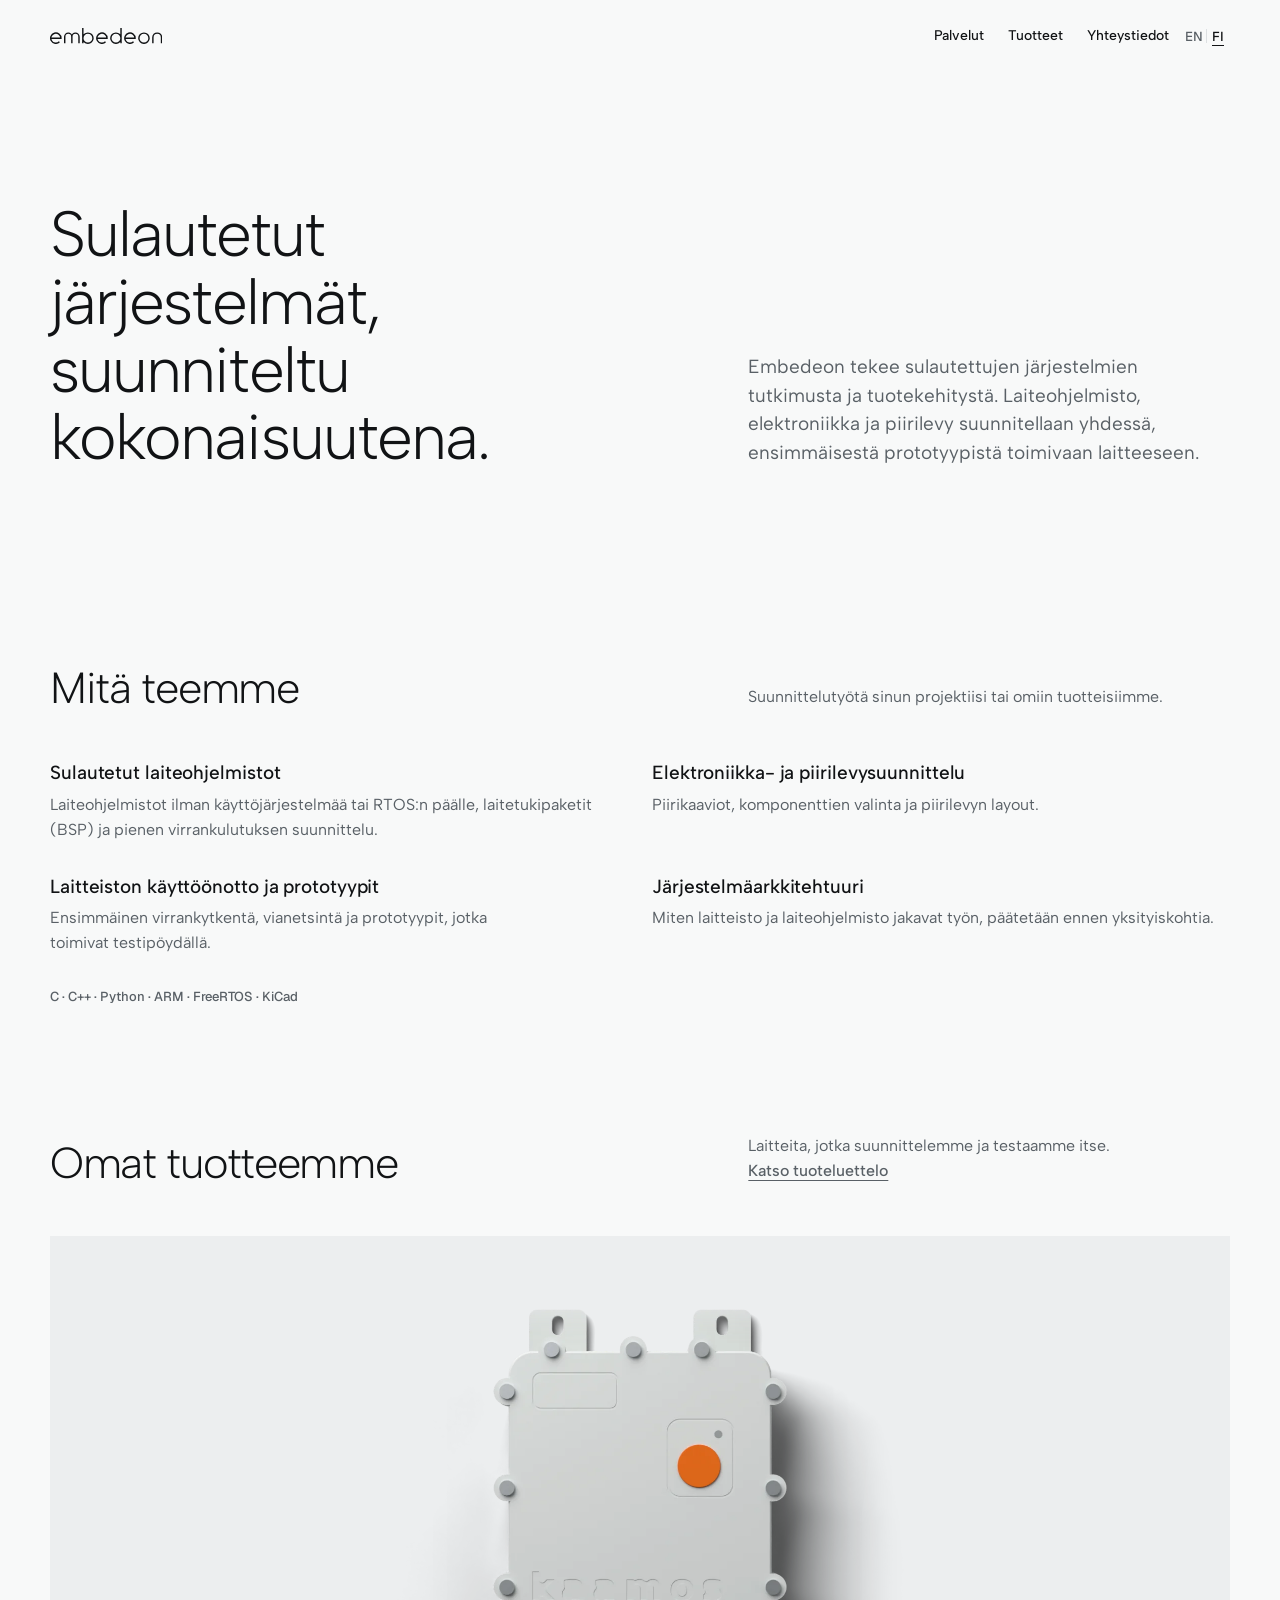
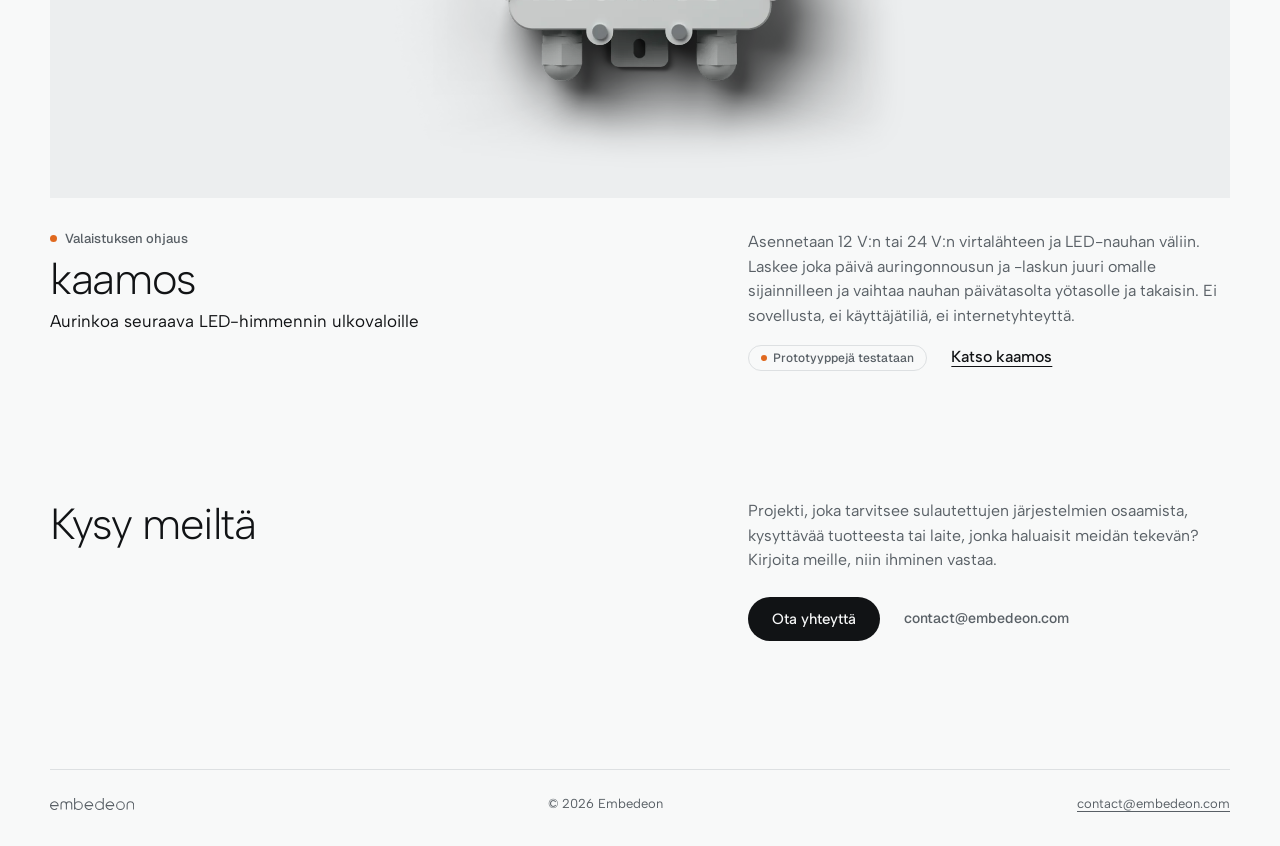
==== fi/index.html @ 7d01d0f1 "Finnish version at /fi/, EN/FI switch, first-visit language redirect, hreflang Assisted-by: Claude:c" ====
<!doctype html>
<html lang="fi">
<head>
<meta charset="utf-8">
<meta name="viewport" content="width=device-width, initial-scale=1, viewport-fit=cover">
<title>Embedeon</title>
<meta name="description" content="Embedeon tekee sulautettujen järjestelmien tutkimusta ja tuotekehitystä: laiteohjelmistoja, elektroniikkaa ja piirilevyjä sekä omia tuotteita.">
<meta name="color-scheme" content="light dark">
<meta name="theme-color" content="#f8f9f9" media="(prefers-color-scheme: light)">
<meta name="theme-color" content="#0e1012" media="(prefers-color-scheme: dark)">
<link rel="canonical" href="https://embedeon.com/fi/">
<link rel="alternate" hreflang="en" href="https://embedeon.com/">
<link rel="alternate" hreflang="fi" href="https://embedeon.com/fi/">
<link rel="alternate" hreflang="x-default" href="https://embedeon.com/">
<link rel="icon" href="../favicon.svg" type="image/svg+xml">
<link rel="preconnect" href="https://fonts.googleapis.com">
<link rel="preconnect" href="https://fonts.gstatic.com" crossorigin>
<link rel="stylesheet" href="https://fonts.googleapis.com/css2?family=Albert+Sans:wght@300..700&family=Geist:wght@400..600&display=swap">
<link rel="stylesheet" href="../assets/tokens.css">
<link rel="stylesheet" href="../assets/components.css">
<style>
.intro { padding-block: var(--s8) var(--s7); }
.intro h1 { max-width: 14ch; }
.stack { margin-top: var(--s6); }
.p-kaamos { --product:#e0691f; --product-text:#a3480b; }
@media (prefers-color-scheme: dark) { :root:not([data-theme="light"]) .p-kaamos { --product:#f07a32; --product-text:#f39a5e; } }
:root[data-theme="dark"] .p-kaamos { --product:#f07a32; --product-text:#f39a5e; }
@media (min-width: 900px) { .intro { padding-block: var(--s10) var(--s8); } }
</style>
<meta property="og:title" content="Embedeon">
<meta property="og:description" content="Sulautettujen järjestelmien tutkimus ja tuotekehitys: laiteohjelmistot, elektroniikka ja piirilevyt.">
<meta property="og:locale" content="fi_FI">
<meta property="og:locale:alternate" content="en_US">
<meta property="og:url" content="https://embedeon.com/fi/">
<meta property="og:image" content="https://products.embedeon.com/kaamos/img/og.jpg">
</head>
<body>
<a class="skip-link" href="#main">Siirry sisältöön</a>
<header class="site-header"><div class="wrap site-header-in"><a class="brand" href="./" aria-label="Embedeon, etusivu"><svg viewBox="-1.4 0 220.3 31.4" class="wm" aria-hidden="true" focusable="false"><path fill="currentColor" d="M0 18.6H20V21.4H0ZM18.061 28.061A11.4 11.4 0 1 1 21.4 20L18.6 20A8.6 8.6 0 1 0 16.081 26.081ZM20 20H21.4V21.4H20ZM26.1 17H28.9V30H26.1ZM40.1 17H42.9V30H40.1ZM54.1 17H56.9V30H54.1ZM26.1 17A8.4 8.4 0 0 1 42.9 17L40.1 17A5.6 5.6 0 0 0 28.9 17ZM40.1 17A8.4 8.4 0 0 1 56.9 17L54.1 17A5.6 5.6 0 0 0 42.9 17ZM61.6 0H64.4V30H61.6ZM61.6 20A11.4 11.4 0 1 1 84.4 20A11.4 11.4 0 1 1 61.6 20ZM64.4 20A8.6 8.6 0 1 0 81.6 20A8.6 8.6 0 1 0 64.4 20ZM90.5 18.6H110.5V21.4H90.5ZM108.561 28.061A11.4 11.4 0 1 1 111.9 20L109.1 20A8.6 8.6 0 1 0 106.581 26.081ZM110.5 20H111.9V21.4H110.5ZM136.6 0H139.4V30H136.6ZM116.6 20A11.4 11.4 0 1 1 139.4 20A11.4 11.4 0 1 1 116.6 20ZM119.4 20A8.6 8.6 0 1 0 136.6 20A8.6 8.6 0 1 0 119.4 20ZM145.5 18.6H165.5V21.4H145.5ZM163.561 28.061A11.4 11.4 0 1 1 166.9 20L164.1 20A8.6 8.6 0 1 0 161.581 26.081ZM165.5 20H166.9V21.4H165.5ZM171.6 20A11.4 11.4 0 1 1 194.4 20A11.4 11.4 0 1 1 171.6 20ZM174.4 20A8.6 8.6 0 1 0 191.6 20A8.6 8.6 0 1 0 174.4 20ZM199.1 18.5H201.9V30H199.1ZM216.1 18.5H218.9V30H216.1ZM199.1 18.5A9.9 9.9 0 0 1 218.9 18.5L216.1 18.5A7.1 7.1 0 0 0 201.9 18.5Z"/></svg></a><nav class="site-nav" aria-label="Sivusto"><a class="wide" href="#services">Palvelut</a><a href="https://products.embedeon.com/fi/">Tuotteet</a><a href="#contact">Yhteystiedot</a></nav><nav class="lang-switch" aria-label="Kieli"><a href="../" lang="en" hreflang="en" data-lang="en" title="English">EN</a><a href="./" lang="fi" hreflang="fi" data-lang="fi" title="Suomi" aria-current="true">FI</a></nav></div></header>
<main id="main">
<section class="wrap intro split" aria-labelledby="intro-h">
  <h1 id="intro-h">Sulautetut järjestelmät, suunniteltu kokonaisuutena.</h1>
  <div><p class="lede muted">Embedeon tekee sulautettujen järjestelmien tutkimusta ja tuotekehitystä. Laiteohjelmisto, elektroniikka ja piirilevy suunnitellaan yhdessä, ensimmäisestä prototyypistä toimivaan laitteeseen.</p></div>
</section>

<section class="wrap section" id="services" aria-labelledby="services-h">
  <div class="section-head"><h2 id="services-h">Mitä teemme</h2><p>Suunnittelutyötä sinun projektiisi tai omiin tuotteisiimme.</p></div>
  <div class="features">
    <div class="feature"><h3>Sulautetut laiteohjelmistot</h3><p>Laiteohjelmistot ilman käyttöjärjestelmää tai RTOS:n päälle, laitetukipaketit (BSP) ja pienen virrankulutuksen suunnittelu.</p></div>
    <div class="feature"><h3>Elektroniikka- ja piirilevysuunnittelu</h3><p>Piirikaaviot, komponenttien valinta ja piirilevyn layout.</p></div>
    <div class="feature"><h3>Laitteiston käyttöönotto ja prototyypit</h3><p>Ensimmäinen virrankytkentä, vianetsintä ja prototyypit, jotka toimivat testipöydällä.</p></div>
    <div class="feature"><h3>Järjestelmäarkkitehtuuri</h3><p>Miten laitteisto ja laiteohjelmisto jakavat työn, päätetään ennen yksityiskohtia.</p></div>
  </div>
  <p class="util stack">C · C++ · Python · ARM · FreeRTOS · KiCad</p>
</section>

<section class="wrap section" id="products" aria-labelledby="products-h">
  <div class="section-head"><h2 id="products-h">Omat tuotteemme</h2><p>Laitteita, jotka suunnittelemme ja testaamme itse. <a class="link" href="https://products.embedeon.com/fi/">Katso tuoteluettelo</a></p></div>
  <div class="products single">
  <article class="product-item p-kaamos" aria-labelledby="kaamos-name">
    <a class="stage stage-wide" href="https://products.embedeon.com/fi/kaamos/" tabindex="-1" aria-hidden="true"><img src="../img/kaamos-front.webp" alt="" loading="lazy"></a>
    <div class="product-item-body">
      <div><p class="util"><span class="dot"></span>Valaistuksen ohjaus</p><h3 class="product-name" id="kaamos-name">kaamos</h3><p class="product-tag">Aurinkoa seuraava LED-himmennin ulkovaloille</p></div>
      <div><p class="product-sum">Asennetaan 12&nbsp;V:n tai 24&nbsp;V:n virtalähteen ja LED-nauhan väliin. Laskee joka päivä auringonnousun ja -laskun juuri omalle sijainnilleen ja vaihtaa nauhan päivätasolta yötasolle ja takaisin. Ei sovellusta, ei käyttäjätiliä, ei internetyhteyttä.</p>
        <p class="product-meta"><span class="status"><span class="dot"></span>Prototyyppejä testataan</span><a class="link" href="https://products.embedeon.com/fi/kaamos/">Katso kaamos</a></p></div>
    </div>
  </article>
  </div>
</section>

<section class="wrap section contact" id="contact" aria-labelledby="contact-h">
  <h2 id="contact-h">Kysy meiltä</h2>
  <div class="contact-body"><p>Projekti, joka tarvitsee sulautettujen järjestelmien osaamista, kysyttävää tuotteesta tai laite, jonka haluaisit meidän tekevän? Kirjoita meille, niin ihminen vastaa.</p>
  <p class="actions"><a class="btn" href="mailto:contact@embedeon.com">Ota yhteyttä</a><span class="mail">contact@embedeon.com</span></p></div>
</section>
</main>
<footer class="site-footer"><div class="wrap"><div class="site-footer-in"><span><svg viewBox="-1.4 0 220.3 31.4" class="wm" aria-hidden="true" focusable="false"><path fill="currentColor" d="M0 18.6H20V21.4H0ZM18.061 28.061A11.4 11.4 0 1 1 21.4 20L18.6 20A8.6 8.6 0 1 0 16.081 26.081ZM20 20H21.4V21.4H20ZM26.1 17H28.9V30H26.1ZM40.1 17H42.9V30H40.1ZM54.1 17H56.9V30H54.1ZM26.1 17A8.4 8.4 0 0 1 42.9 17L40.1 17A5.6 5.6 0 0 0 28.9 17ZM40.1 17A8.4 8.4 0 0 1 56.9 17L54.1 17A5.6 5.6 0 0 0 42.9 17ZM61.6 0H64.4V30H61.6ZM61.6 20A11.4 11.4 0 1 1 84.4 20A11.4 11.4 0 1 1 61.6 20ZM64.4 20A8.6 8.6 0 1 0 81.6 20A8.6 8.6 0 1 0 64.4 20ZM90.5 18.6H110.5V21.4H90.5ZM108.561 28.061A11.4 11.4 0 1 1 111.9 20L109.1 20A8.6 8.6 0 1 0 106.581 26.081ZM110.5 20H111.9V21.4H110.5ZM136.6 0H139.4V30H136.6ZM116.6 20A11.4 11.4 0 1 1 139.4 20A11.4 11.4 0 1 1 116.6 20ZM119.4 20A8.6 8.6 0 1 0 136.6 20A8.6 8.6 0 1 0 119.4 20ZM145.5 18.6H165.5V21.4H145.5ZM163.561 28.061A11.4 11.4 0 1 1 166.9 20L164.1 20A8.6 8.6 0 1 0 161.581 26.081ZM165.5 20H166.9V21.4H165.5ZM171.6 20A11.4 11.4 0 1 1 194.4 20A11.4 11.4 0 1 1 171.6 20ZM174.4 20A8.6 8.6 0 1 0 191.6 20A8.6 8.6 0 1 0 174.4 20ZM199.1 18.5H201.9V30H199.1ZM216.1 18.5H218.9V30H216.1ZM199.1 18.5A9.9 9.9 0 0 1 218.9 18.5L216.1 18.5A7.1 7.1 0 0 0 201.9 18.5Z"/></svg><span class="visually-hidden">Embedeon</span></span><span>&copy; 2026 Embedeon</span><a href="mailto:contact@embedeon.com">contact@embedeon.com</a></div></div></footer>
<script>document.addEventListener("click", function (e) { var a = e.target.closest && e.target.closest("a[data-lang]"); if (a) try { localStorage.setItem("lang", a.getAttribute("data-lang")); } catch (_) {} });</script>
</body>
</html>
---- assets/tokens.css ----
/* Embedeon brand tokens: direction "Valo" (chosen 2026-10-13).
   Light is the default. Dark follows the system unless the page sets data-theme="light"; data-theme="dark" forces it.
   Load order on every page: Google Fonts (Albert Sans + Geist), tokens.css, components.css, then page CSS.
   Fonts: https://fonts.googleapis.com/css2?family=Albert+Sans:wght@300..700&family=Geist:wght@400..600&display=swap

   Contrast (WCAG 2.x, light / dark), all text pairs pass AA 4.5:1:
     ink on snow 17.7 / 17.1      ink on stage 16.0 / 15.5     stone on snow 6.1 / 7.9    stone on stage 5.5 / 7.2
     snow on ink (button) 17.7 / 17.1                          product-text on snow 5.7 / 8.7 (kaamos values)
   hairline is for dividers only, never for text. product (the raw accent) is for dots and marks, never for body text. */

:root {
  color-scheme: light;

  /* palette */
  --snow: #f8f9f9;        /* page ground */
  --stage: #eceeef;       /* image stage, quiet panels */
  --ink: #111315;         /* text, primary buttons */
  --stone: #596066;       /* secondary text, captions, labels */
  --hairline: #dde0e2;    /* dividers only */

  /* product accent: neutral by default; a product page or card overrides both (see GUIDELINES.md) */
  --product: #596066;       /* dot, small marks; non-text */
  --product-text: #596066;  /* the accent when it has to be text: 4.5:1 on snow and stage */

  /* roles (use these in components, not the palette names) */
  --bg: var(--snow);
  --surface: var(--stage);
  --text: var(--ink);
  --text-muted: var(--stone);
  --line: var(--hairline);
  --on-ink: var(--snow);    /* text on an ink button */
  --focus: var(--ink);

  /* type */
  --font-sans: "Albert Sans", "Helvetica Neue", Arial, sans-serif;
  --font-utility: Geist, "Segoe UI", Roboto, "Helvetica Neue", Arial, sans-serif;
  --fs-display: clamp(36px, 2.2rem + 2.6vw, 64px);   /* h1 */
  --fs-h2: clamp(30px, 1.6rem + 1.4vw, 44px);
  --fs-h3: 22px;
  --fs-name: 26px;          /* product name in lists */
  --fs-figure: clamp(26px, 1.2rem + 1.2vw, 38px);    /* key numbers */
  --fs-lede: clamp(17px, 1rem + .3vw, 19px);
  --fs-body: 16px;
  --fs-small: 15px;
  --fs-utility: 13px;
  --lh-tight: 1.06;
  --lh-head: 1.15;
  --lh-body: 1.55;
  --track-display: -.03em;
  --track-head: -.02em;
  --w-light: 300;
  --w-regular: 400;
  --w-medium: 500;

  /* space: 4 px base */
  --s1: 4px; --s2: 8px; --s3: 12px; --s4: 16px; --s5: 24px; --s6: 32px; --s7: 48px; --s8: 64px; --s9: 96px; --s10: 128px;

  /* layout */
  --wrap: 1180px;            /* content width */
  --margin: 24px;            /* page margin; 48 px from 720 px up */
  --gutter: 24px;
  --measure: 62ch;           /* longest line of running text */
  --section-gap: var(--s9);  /* space between sections; sections are separated by space, not lines */
  --header-h: 60px;

  /* shape and motion */
  --radius-pill: 999px;
  --radius-small: 4px;       /* inputs, code; stages and panels stay square */
  --dur: .18s;
  --ease: cubic-bezier(.2, 0, 0, 1);
}

@media (min-width: 720px) {
  :root { --margin: 48px; --section-gap: var(--s10); --header-h: 72px; }
}

@media (prefers-color-scheme: dark) {
  :root:not([data-theme="light"]) {
    color-scheme: dark;
    --snow: #0e1012;
    --stage: #181b1e;
    --ink: #f1f3f4;
    --stone: #a1a8ae;
    --hairline: #2b2f33;
    --product: #a1a8ae;
    --product-text: #a1a8ae;
  }
}

:root[data-theme="dark"] {
  color-scheme: dark;
  --snow: #0e1012;
  --stage: #181b1e;
  --ink: #f1f3f4;
  --stone: #a1a8ae;
  --hairline: #2b2f33;
  --product: #a1a8ae;
  --product-text: #a1a8ae;
}

@media (prefers-reduced-motion: reduce) {
  :root { --dur: 0s; }
}
---- assets/components.css ----
/* Embedeon components, direction "Valo". Needs tokens.css first. Plain CSS, no build step.
   Breakpoints: 720 px (page margin grows, tokens.css), 900 px (two-column layouts). Everything is one column below 900 px.
   Contents: base · header · language switch · footer · buttons and links · labels, dots, status · stage · key figures · sections and splits ·
   product list (catalog cards) · fact row · steps · features · spec list · contact block · guide page. */

/* ---------- base ---------- */
*, *::before, *::after { box-sizing: border-box; }
html { -webkit-text-size-adjust: 100%; text-size-adjust: 100%; scroll-behavior: smooth; scroll-padding-top: calc(var(--header-h) + var(--s4)); }
body { margin: 0; background: var(--bg); color: var(--text); font: var(--w-regular) var(--fs-body)/var(--lh-body) var(--font-sans);
  font-kerning: normal; -webkit-font-smoothing: antialiased; }
img, svg { display: block; max-width: 100%; }
img { height: auto; }
h1, h2, h3, h4 { margin: 0; font-family: var(--font-sans); text-wrap: balance; }
h1 { font-size: var(--fs-display); font-weight: var(--w-light); line-height: var(--lh-tight); letter-spacing: var(--track-display); }
h2 { font-size: var(--fs-h2); font-weight: var(--w-light); line-height: var(--lh-head); letter-spacing: var(--track-display); }
h3 { font-size: var(--fs-h3); font-weight: var(--w-regular); line-height: 1.25; letter-spacing: -.01em; }
h4 { font-size: var(--fs-body); font-weight: var(--w-medium); }
p { margin: 0; max-width: var(--measure); text-wrap: pretty; }
a { color: inherit; text-decoration-thickness: 1px; text-underline-offset: 4px; }
:focus-visible { outline: 2px solid var(--focus); outline-offset: 3px; border-radius: 2px; }
.wrap { width: 100%; max-width: calc(var(--wrap) + 2 * var(--margin)); margin-inline: auto; padding-inline: var(--margin); }
.muted { color: var(--text-muted); }
.visually-hidden { position: absolute !important; width: 1px; height: 1px; overflow: hidden; clip: rect(0 0 0 0); clip-path: inset(50%); white-space: nowrap; }
.skip-link { position: absolute; left: var(--margin); top: -100px; z-index: 20; background: var(--ink); color: var(--on-ink); padding: var(--s2) var(--s4);
  border-radius: var(--radius-pill); font-weight: var(--w-medium); text-decoration: none; }
.skip-link:focus { top: var(--s3); }

/* ---------- header ---------- */
.site-header { background: var(--bg); }
.site-header.is-sticky { position: sticky; top: 0; z-index: 10; background: color-mix(in srgb, var(--bg) 90%, transparent);
  -webkit-backdrop-filter: saturate(1.4) blur(12px); backdrop-filter: saturate(1.4) blur(12px); box-shadow: 0 1px 0 var(--line); }
.site-header-in { display: flex; align-items: center; justify-content: space-between; gap: var(--s4); min-height: var(--header-h); }
.wm { height: 14px; width: auto; color: var(--text); }
.wm path { fill: currentColor; }
.brand { display: inline-flex; flex: none; padding-block: var(--s2); text-decoration: none; }
.crumb { display: flex; align-items: center; gap: var(--s3); min-width: 0; }
.crumb-sep { width: 1px; height: 16px; background: var(--line); flex: none; }
.crumb-page { min-width: 0; overflow: hidden; text-overflow: ellipsis; font-weight: var(--w-medium); font-size: var(--fs-small); text-decoration: none; white-space: nowrap; }
.site-nav { display: flex; align-items: center; gap: var(--s5); font-size: 14px; font-weight: var(--w-medium); }
.site-nav a { text-decoration: none; padding-block: var(--s2); }
.site-nav a:not(.btn):hover { text-decoration: underline; }
.site-nav .wide { display: none; }
@media (min-width: 720px) {
  .wm { height: 16px; }
  .site-nav .wide { display: inline; }
}

/* ---------- language switch: <nav class="lang-switch"> after .site-nav, EN / FI, current one aria-current ---------- */
.site-header-in > .site-nav { margin-left: auto; }
.lang-switch { display: flex; align-items: center; flex: none; font: var(--w-medium) var(--fs-utility)/1 var(--font-utility); }
.lang-switch a { position: relative; display: inline-flex; align-items: center; justify-content: center; min-width: 24px; min-height: 32px;
  padding: 0 3px; color: var(--text-muted); text-decoration: none; }
.lang-switch a:first-child { min-width: 0; padding-left: 0; }
.lang-switch a + a::before { content: ""; position: absolute; left: 0; top: 50%; width: 1px; height: 14px; margin-top: -7px; background: var(--line); }
.lang-switch a:hover { color: var(--text); }
.lang-switch a[aria-current] { color: var(--text); text-decoration: underline; text-decoration-thickness: 1px; text-underline-offset: 4px; }
/* phones: the header holds wordmark, product name, Contact and EN / FI in 312 px, also in Finnish */
@media (max-width: 719px) {
  .site-header-in { gap: var(--s2); }
  .crumb { gap: var(--s2); }
  .site-nav { gap: var(--s4); }
  .btn-small { padding: 0 10px; }
}

/* Finnish: long compound words. Running text may hyphenate (needs lang="fi"), but only long words; headings stay whole and
   break only if a word is wider than the screen. */
:lang(fi) :is(h1, h2, h3) { overflow-wrap: break-word; }
:lang(fi) :is(p, dd, li):not(.util) { hyphens: auto; -webkit-hyphens: auto; hyphenate-limit-chars: 12 5 5; overflow-wrap: break-word; }
:lang(fi) :is(p, dd, li) a { hyphens: manual; -webkit-hyphens: manual; }

/* ---------- footer: <footer class="site-footer"><div class="wrap"><div class="site-footer-in">, so the rule spans the content only ---------- */
.site-footer { margin-top: var(--section-gap); }
.site-footer-in { display: flex; flex-wrap: wrap; align-items: center; justify-content: space-between; gap: var(--s3) var(--s5);
  padding-block: var(--s5) calc(var(--s6) + env(safe-area-inset-bottom, 0px)); border-top: 1px solid var(--line);
  font-size: var(--fs-utility); color: var(--text-muted); }
.site-footer .wm { height: 12px; color: var(--text-muted); }
.site-footer nav { display: flex; flex-wrap: wrap; gap: var(--s2) var(--s5); }
.site-footer a { text-underline-offset: 3px; }
.site-footer a:hover { color: var(--text); }

/* ---------- buttons and links ---------- */
/* one ink pill per view for the main action; every other action is a text link */
.btn { display: inline-flex; align-items: center; justify-content: center; min-height: 44px; padding: 0 var(--s5); border: 0;
  border-radius: var(--radius-pill); background: var(--ink); color: var(--on-ink); font: var(--w-medium) var(--fs-small)/1 var(--font-sans);
  text-decoration: none; cursor: pointer; transition: opacity var(--dur) var(--ease); }
.btn:hover { opacity: .86; }
.btn-small { min-height: 32px; padding: 0 var(--s4); font-size: var(--fs-utility); white-space: nowrap; }
.link { font-weight: var(--w-medium); text-decoration-line: underline; }
.link:hover { text-decoration-thickness: 2px; }
.actions { display: flex; flex-wrap: wrap; align-items: center; gap: var(--s3) var(--s5); }

/* ---------- labels, dots, status ---------- */
.util { font: var(--w-medium) var(--fs-utility)/1.4 var(--font-utility); font-variant-numeric: tabular-nums; color: var(--text-muted); letter-spacing: 0; }
.dot { display: inline-block; width: 7px; height: 7px; border-radius: 50%; background: var(--product); margin-right: var(--s2); vertical-align: 1px; flex: none; }
.status { display: inline-flex; align-items: center; min-height: 26px; padding: 0 var(--s3); border: 1px solid var(--line); border-radius: var(--radius-pill);
  font: var(--w-medium) 12px/1 var(--font-utility); color: var(--text-muted); white-space: nowrap; }
.status .dot { width: 6px; height: 6px; margin-right: 6px; vertical-align: 0; }
.mail { font: var(--w-medium) 14px/1.4 var(--font-utility); color: var(--text-muted); user-select: all; overflow-wrap: anywhere; }

/* ---------- stage: one device, square corners, centred, nothing else on it ---------- */
.stage { position: relative; display: block; margin: 0; background: var(--surface); aspect-ratio: 1 / 1; overflow: hidden; }
.stage > img { position: absolute; left: 7%; top: 6%; width: 86%; height: 90%; object-fit: contain; }
.stage-wide { aspect-ratio: 1 / 1; }
.stage-tall { aspect-ratio: 4 / 3; }
@media (min-width: 900px) {
  .stage-wide { aspect-ratio: 2.1 / 1; }
  .stage-tall { aspect-ratio: 4 / 5; }
}
a.stage > img { transition: transform .6s var(--ease); }
a.stage:hover > img { transform: scale(1.015); }

/* ---------- key figures: a quiet row of four ---------- */
.figures { display: grid; grid-template-columns: 1fr 1fr; gap: var(--s5) var(--s4); margin: 0; }
.figures dt { font: var(--w-medium) var(--fs-utility)/1.4 var(--font-utility); color: var(--text-muted); }
.figures dd { margin: var(--s1) 0 0; }
.figure-num { display: block; font-size: var(--fs-figure); font-weight: var(--w-light); line-height: 1.1; letter-spacing: var(--track-head);
  font-variant-numeric: tabular-nums; }
.figure-note { display: block; margin-top: 2px; font: var(--w-regular) var(--fs-utility)/1.4 var(--font-utility); color: var(--text-muted); }
@media (min-width: 900px) { .figures { grid-template-columns: repeat(4, 1fr); gap: var(--gutter); } }

/* ---------- sections and splits ---------- */
.section { margin-top: var(--section-gap); }
.section-head { display: grid; gap: var(--s4); margin-bottom: var(--s7); }
.section-head p { color: var(--text-muted); }
.split { display: grid; gap: var(--s5); }
@media (min-width: 900px) {
  .section-head, .split { grid-template-columns: 7fr 5fr; gap: var(--gutter); align-items: end; }
  .split-top { align-items: start; }
  .section-head p, .split > :last-child > p:last-child { margin-bottom: 4px; }
}
.lede { font-size: var(--fs-lede); line-height: 1.5; }

/* ---------- product list (catalog) ---------- */
.products { display: grid; gap: var(--s9) var(--gutter); }
.product-item-body { display: grid; gap: var(--s4); padding-top: var(--s5); }
.product-name { font-size: var(--fs-h2); font-weight: var(--w-light); letter-spacing: var(--track-display); line-height: 1.1; margin: var(--s2) 0 var(--s1); }
.product-tag { font-size: 17px; }
.product-sum { color: var(--text-muted); }
.product-meta { display: flex; flex-wrap: wrap; align-items: center; gap: var(--s3) var(--s5); margin-top: var(--s4); }
@media (min-width: 900px) {
  .products { grid-template-columns: 1fr 1fr; }
  .products.single { grid-template-columns: 1fr; }
  .products.single .product-item-body { grid-template-columns: 7fr 5fr; gap: var(--gutter); padding-top: var(--s6); }
  .products:not(.single) .stage { aspect-ratio: 1 / 1; }
}

/* ---------- fact row: three or four short facts over hairlines ---------- */
.facts { display: grid; gap: 0; margin: 0; border-top: 1px solid var(--line); }
.facts > div { display: grid; grid-template-columns: 9rem 1fr; gap: var(--s4); padding: var(--s4) 0; border-bottom: 1px solid var(--line); }
.facts dt { font: var(--w-medium) var(--fs-utility)/1.6 var(--font-utility); color: var(--text-muted); }
.facts dd { margin: 0; font-size: 17px; }
@media (min-width: 900px) {
  .facts { grid-template-columns: repeat(3, 1fr); gap: var(--gutter); border-top: 0; }
  .facts > div { grid-template-columns: 1fr; gap: var(--s2); padding: var(--s4) 0 0; border-bottom: 0; border-top: 1px solid var(--line); }
  .facts dd { font-size: var(--fs-h3); font-weight: var(--w-light); line-height: 1.25; letter-spacing: -.01em; }
}
@media (max-width: 420px) { .facts > div { grid-template-columns: 1fr; gap: var(--s1); } }

/* ---------- steps: numbered by CSS, so the numbers are not page text ---------- */
.steps { list-style: none; margin: 0; padding: 0; counter-reset: step; display: grid; gap: var(--s6); }
.steps > li { counter-increment: step; display: grid; gap: var(--s2); align-content: start; padding-top: var(--s4); border-top: 1px solid var(--line); }
.steps > li::before { content: "Step " counter(step); font: var(--w-medium) var(--fs-utility)/1.4 var(--font-utility); color: var(--text-muted); }
.steps p { color: var(--text-muted); }
:lang(fi) .steps > li::before { content: "Vaihe " counter(step); }
@media (min-width: 900px) { .steps { grid-template-columns: repeat(3, 1fr); gap: var(--gutter); } }

/* ---------- features ---------- */
.features { display: grid; gap: var(--s6) var(--gutter); }
.feature { display: grid; gap: var(--s2); align-content: start; }
.feature h3 { font-size: 19px; font-weight: var(--w-medium); letter-spacing: -.005em; }
.feature p { color: var(--text-muted); }
@media (min-width: 560px) { .features { grid-template-columns: 1fr 1fr; } }

/* ---------- spec list ---------- */
.spec-list { margin: 0; border-top: 1px solid var(--line); }
.spec-list > div { display: grid; gap: var(--s1); padding: var(--s4) 0; border-bottom: 1px solid var(--line); }
.spec-list dt { font: var(--w-medium) var(--fs-utility)/1.6 var(--font-utility); color: var(--text-muted); }
.spec-list dd { margin: 0; font-variant-numeric: tabular-nums; }
@media (min-width: 560px) { .spec-list > div { grid-template-columns: 10rem 1fr; gap: var(--s5); align-items: baseline; } }

/* ---------- contact block ---------- */
.contact { display: grid; gap: var(--s4); }
.contact h2 { max-width: 14ch; }
.contact-body { display: grid; gap: var(--s5); align-content: start; }
.contact-body p { color: var(--text-muted); }
@media (min-width: 900px) { .contact { grid-template-columns: 7fr 5fr; gap: var(--gutter); align-items: start; } }

/* ---------- guide page: contents on the left, one reading column ---------- */
.guide { display: grid; gap: var(--s7); padding-top: var(--s7); }
.guide-head { display: grid; gap: var(--s4); }
.guide-head > p:not(.util) { color: var(--text-muted); font-size: var(--fs-lede); }
.guide-toc { font-size: var(--fs-small); }
.guide-toc h2 { font: var(--w-medium) var(--fs-utility)/1.4 var(--font-utility); color: var(--text-muted); letter-spacing: 0; margin-bottom: var(--s3); }
.guide-toc ol { list-style: none; margin: 0; padding: 0; display: grid; gap: var(--s2); border-left: 1px solid var(--line); }
.guide-toc a { display: block; padding: 2px 0 2px var(--s4); margin-left: -1px; border-left: 1px solid transparent; text-decoration: none; color: var(--text-muted); }
.guide-toc a:hover, .guide-toc a[aria-current="true"] { color: var(--text); border-left-color: var(--text); }
.guide-body { max-width: 68ch; }
.guide-body > * + * { margin-top: var(--s4); }
.guide-body h2 { font-size: clamp(26px, 1.3rem + 1vw, 34px); margin-top: var(--s8); scroll-margin-top: calc(var(--header-h) + var(--s4)); }
.guide-body > h2:first-child { margin-top: 0; }
.guide-body h3 { margin-top: var(--s6); }
.guide-body .stage-tall { aspect-ratio: 4 / 3; }
.guide-body ol, .guide-body ul { padding-left: 1.3em; }
.guide-body li + li { margin-top: var(--s2); }
.guide-body li::marker { color: var(--text-muted); font-family: var(--font-utility); font-size: .9em; }
.guide-body figure { margin: var(--s6) 0; }
.guide-body figcaption { margin-top: var(--s2); font: var(--w-regular) var(--fs-utility)/1.5 var(--font-utility); color: var(--text-muted); }
.guide-body code, .guide-body kbd { font: var(--w-medium) .88em var(--font-utility); background: var(--bg); border: 1px solid var(--line); padding: 0 5px; border-radius: var(--radius-small); }
.guide-body table { width: 100%; border-collapse: collapse; font-size: var(--fs-small); font-variant-numeric: tabular-nums; }
.guide-body th { text-align: left; font: var(--w-medium) var(--fs-utility)/1.4 var(--font-utility); color: var(--text-muted); }
.guide-body th, .guide-body td { padding: var(--s3) var(--s4) var(--s3) 0; border-bottom: 1px solid var(--line); vertical-align: top; }
.table-scroll { overflow-x: auto; }
.note { padding: var(--s4) var(--s5); background: var(--surface); }
.note > .util { display: block; margin-bottom: var(--s1); }
.note.caution { box-shadow: inset 2px 0 0 var(--text); }
@media (min-width: 900px) {
  .guide { grid-template-columns: 3fr 9fr; gap: var(--s5) var(--gutter); }
  .guide-head { grid-column: 2; }
  .guide-toc { grid-column: 1; grid-row: 2; position: sticky; top: calc(var(--header-h) + var(--s5)); align-self: start; }
  .guide-body { grid-column: 2; grid-row: 2; }
}

/* ---------- motion ---------- */
@media (prefers-reduced-motion: reduce) {
  html { scroll-behavior: auto; }
  *, *::before, *::after { transition-duration: 0s !important; animation-duration: 0s !important; }
  a.stage:hover > img { transform: none; }
}
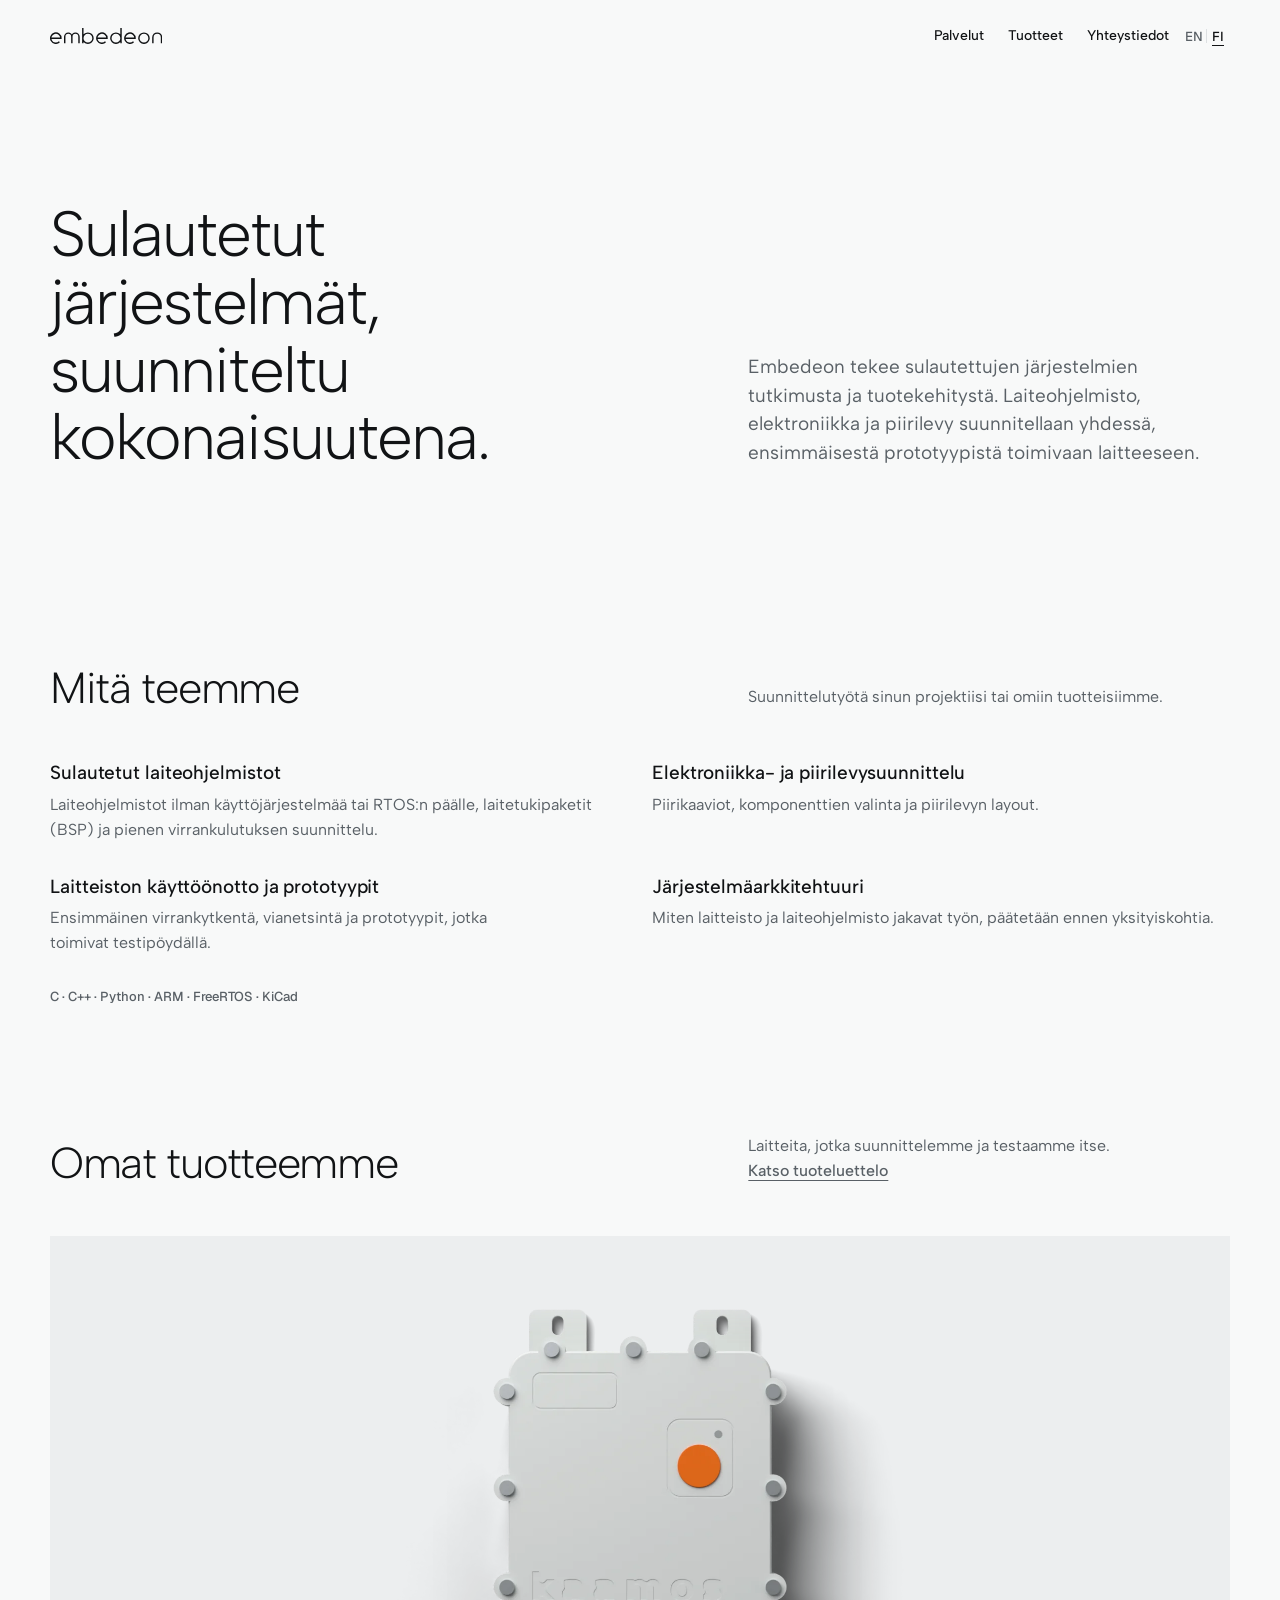
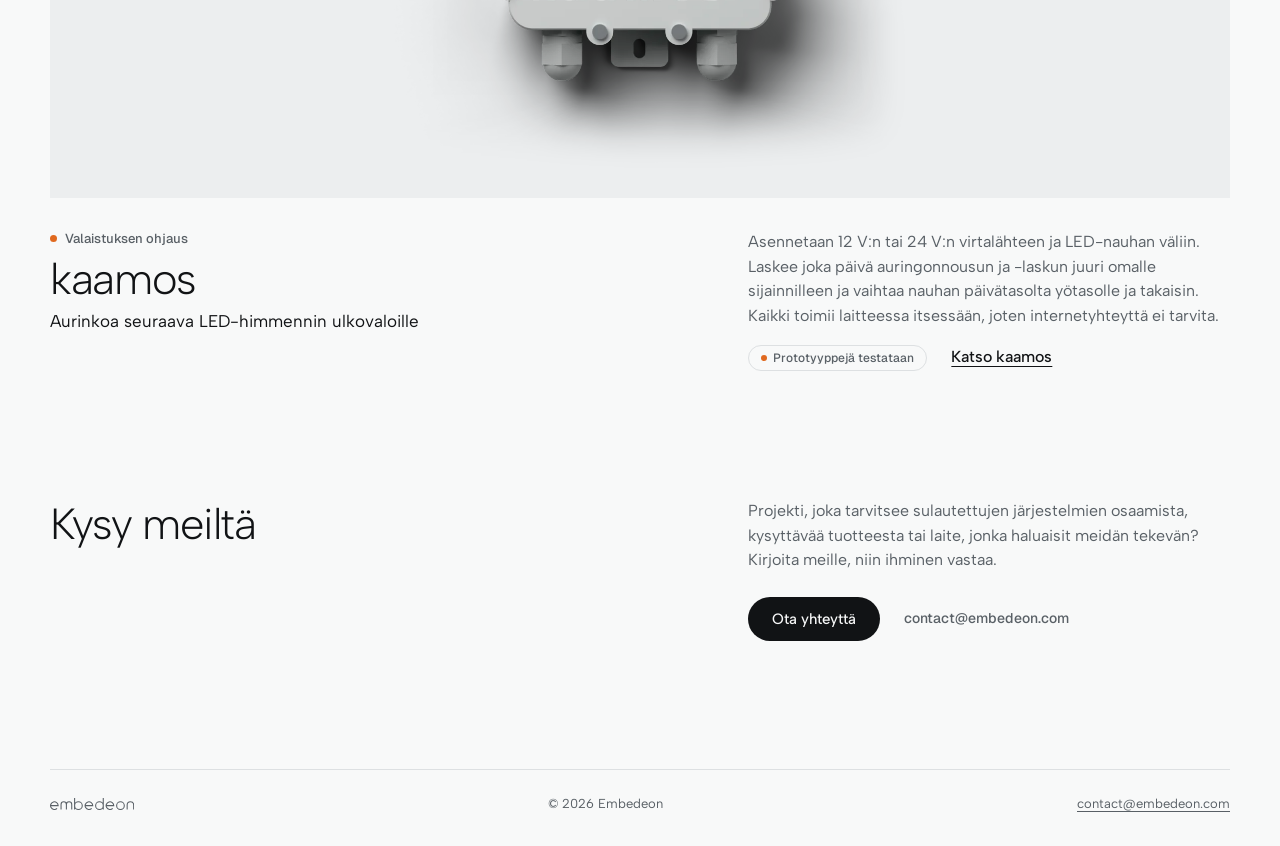
==== commit 1971cb7a: "Copy: replace stacked negations with plain positive sentences Assisted-by: Claude:claude-opus-5-5" ====
--- a/fi/index.html
+++ b/fi/index.html
@@ -61,7 +61,7 @@
     <a class="stage stage-wide" href="https://products.embedeon.com/fi/kaamos/" tabindex="-1" aria-hidden="true"><img src="../img/kaamos-front.webp" alt="" loading="lazy"></a>
     <div class="product-item-body">
       <div><p class="util"><span class="dot"></span>Valaistuksen ohjaus</p><h3 class="product-name" id="kaamos-name">kaamos</h3><p class="product-tag">Aurinkoa seuraava LED-himmennin ulkovaloille</p></div>
-      <div><p class="product-sum">Asennetaan 12&nbsp;V:n tai 24&nbsp;V:n virtalähteen ja LED-nauhan väliin. Laskee joka päivä auringonnousun ja -laskun juuri omalle sijainnilleen ja vaihtaa nauhan päivätasolta yötasolle ja takaisin. Ei sovellusta, ei käyttäjätiliä, ei internetyhteyttä.</p>
+      <div><p class="product-sum">Asennetaan 12&nbsp;V:n tai 24&nbsp;V:n virtalähteen ja LED-nauhan väliin. Laskee joka päivä auringonnousun ja -laskun juuri omalle sijainnilleen ja vaihtaa nauhan päivätasolta yötasolle ja takaisin. Kaikki toimii laitteessa itsessään, joten internetyhteyttä ei tarvita.</p>
         <p class="product-meta"><span class="status"><span class="dot"></span>Prototyyppejä testataan</span><a class="link" href="https://products.embedeon.com/fi/kaamos/">Katso kaamos</a></p></div>
     </div>
   </article>
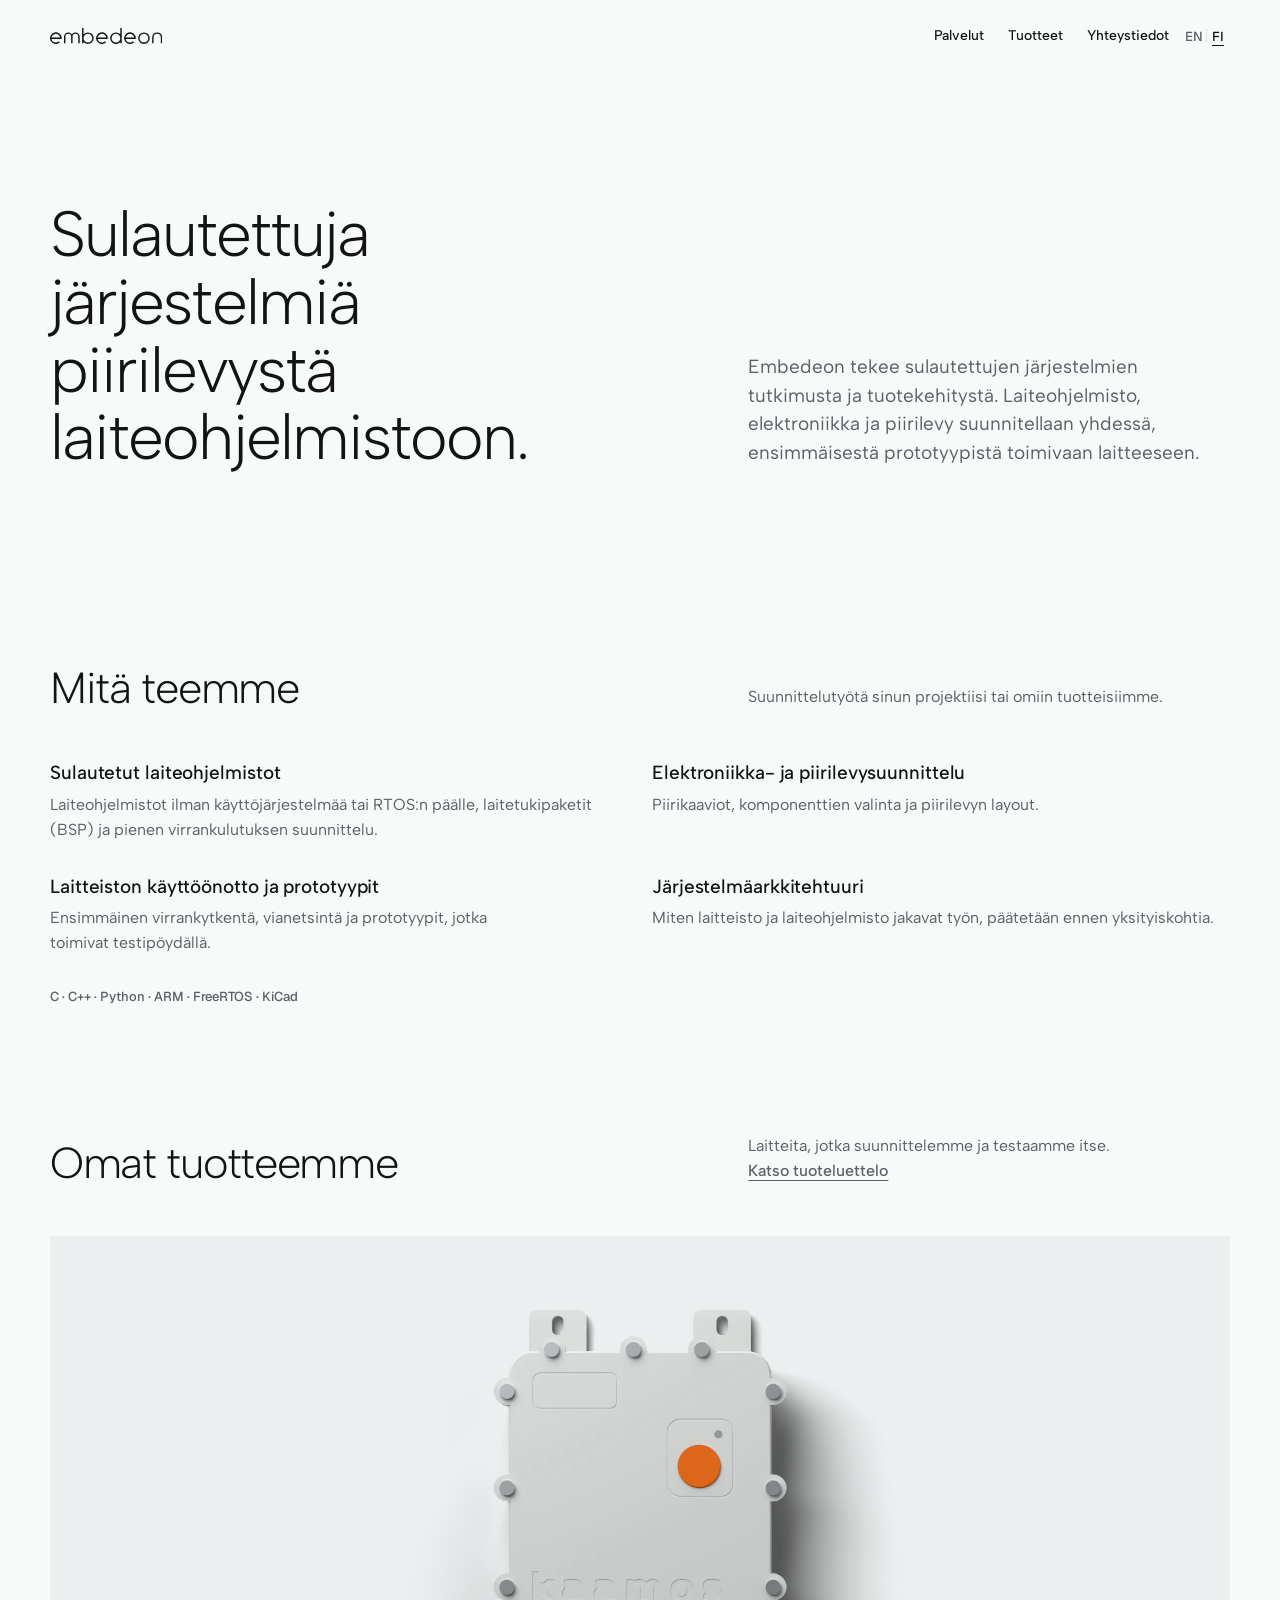
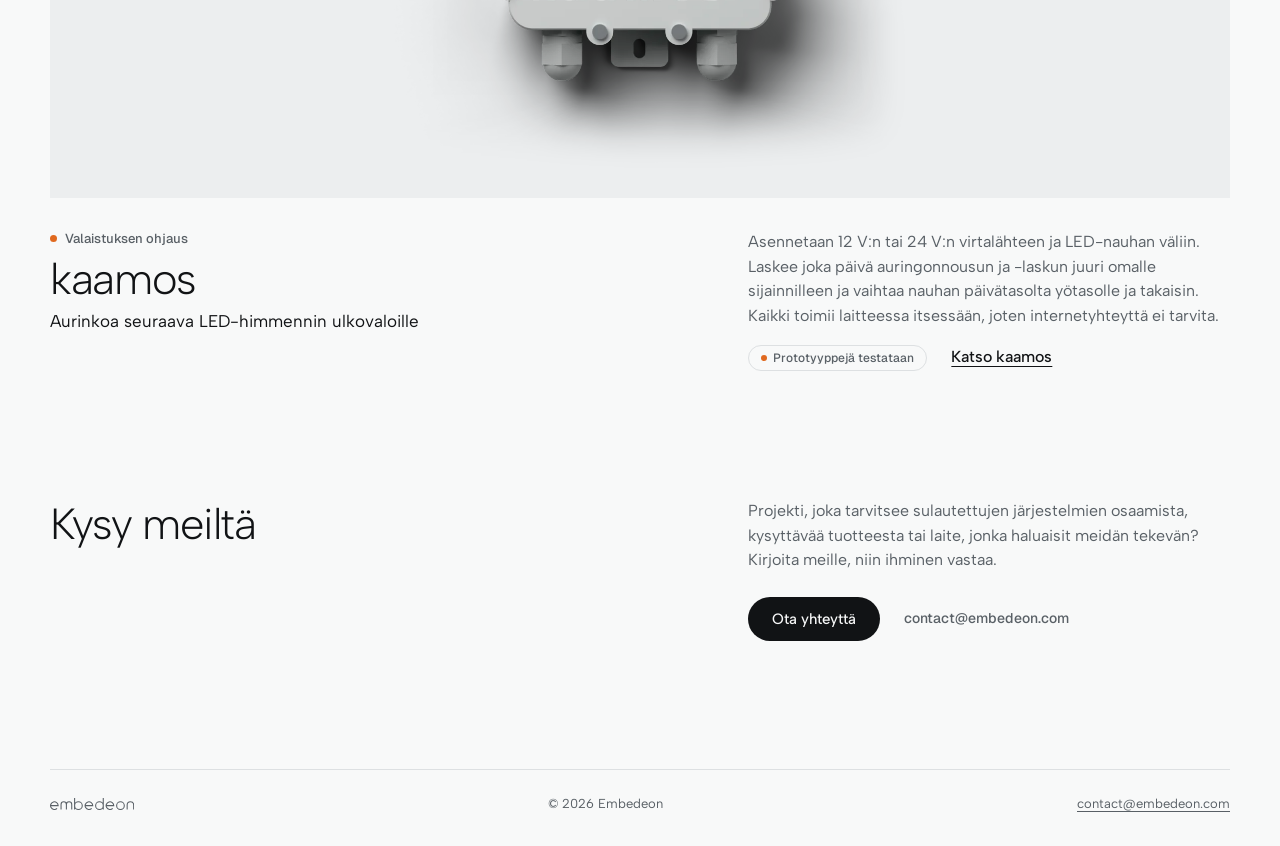
==== commit 82b9559f: "FI headline: Sulautettuja järjestelmiä piirilevystä laiteohjelmistoon. Assisted-by: Claude:claude-op" ====
--- a/fi/index.html
+++ b/fi/index.html
@@ -39,7 +39,7 @@
 <header class="site-header"><div class="wrap site-header-in"><a class="brand" href="./" aria-label="Embedeon, etusivu"><svg viewBox="-1.4 0 220.3 31.4" class="wm" aria-hidden="true" focusable="false"><path fill="currentColor" d="M0 18.6H20V21.4H0ZM18.061 28.061A11.4 11.4 0 1 1 21.4 20L18.6 20A8.6 8.6 0 1 0 16.081 26.081ZM20 20H21.4V21.4H20ZM26.1 17H28.9V30H26.1ZM40.1 17H42.9V30H40.1ZM54.1 17H56.9V30H54.1ZM26.1 17A8.4 8.4 0 0 1 42.9 17L40.1 17A5.6 5.6 0 0 0 28.9 17ZM40.1 17A8.4 8.4 0 0 1 56.9 17L54.1 17A5.6 5.6 0 0 0 42.9 17ZM61.6 0H64.4V30H61.6ZM61.6 20A11.4 11.4 0 1 1 84.4 20A11.4 11.4 0 1 1 61.6 20ZM64.4 20A8.6 8.6 0 1 0 81.6 20A8.6 8.6 0 1 0 64.4 20ZM90.5 18.6H110.5V21.4H90.5ZM108.561 28.061A11.4 11.4 0 1 1 111.9 20L109.1 20A8.6 8.6 0 1 0 106.581 26.081ZM110.5 20H111.9V21.4H110.5ZM136.6 0H139.4V30H136.6ZM116.6 20A11.4 11.4 0 1 1 139.4 20A11.4 11.4 0 1 1 116.6 20ZM119.4 20A8.6 8.6 0 1 0 136.6 20A8.6 8.6 0 1 0 119.4 20ZM145.5 18.6H165.5V21.4H145.5ZM163.561 28.061A11.4 11.4 0 1 1 166.9 20L164.1 20A8.6 8.6 0 1 0 161.581 26.081ZM165.5 20H166.9V21.4H165.5ZM171.6 20A11.4 11.4 0 1 1 194.4 20A11.4 11.4 0 1 1 171.6 20ZM174.4 20A8.6 8.6 0 1 0 191.6 20A8.6 8.6 0 1 0 174.4 20ZM199.1 18.5H201.9V30H199.1ZM216.1 18.5H218.9V30H216.1ZM199.1 18.5A9.9 9.9 0 0 1 218.9 18.5L216.1 18.5A7.1 7.1 0 0 0 201.9 18.5Z"/></svg></a><nav class="site-nav" aria-label="Sivusto"><a class="wide" href="#services">Palvelut</a><a href="https://products.embedeon.com/fi/">Tuotteet</a><a href="#contact">Yhteystiedot</a></nav><nav class="lang-switch" aria-label="Kieli"><a href="../" lang="en" hreflang="en" data-lang="en" title="English">EN</a><a href="./" lang="fi" hreflang="fi" data-lang="fi" title="Suomi" aria-current="true">FI</a></nav></div></header>
 <main id="main">
 <section class="wrap intro split" aria-labelledby="intro-h">
-  <h1 id="intro-h">Sulautetut järjestelmät, suunniteltu kokonaisuutena.</h1>
+  <h1 id="intro-h">Sulautettuja järjestelmiä piirilevystä laiteohjelmistoon.</h1>
   <div><p class="lede muted">Embedeon tekee sulautettujen järjestelmien tutkimusta ja tuotekehitystä. Laiteohjelmisto, elektroniikka ja piirilevy suunnitellaan yhdessä, ensimmäisestä prototyypistä toimivaan laitteeseen.</p></div>
 </section>
 
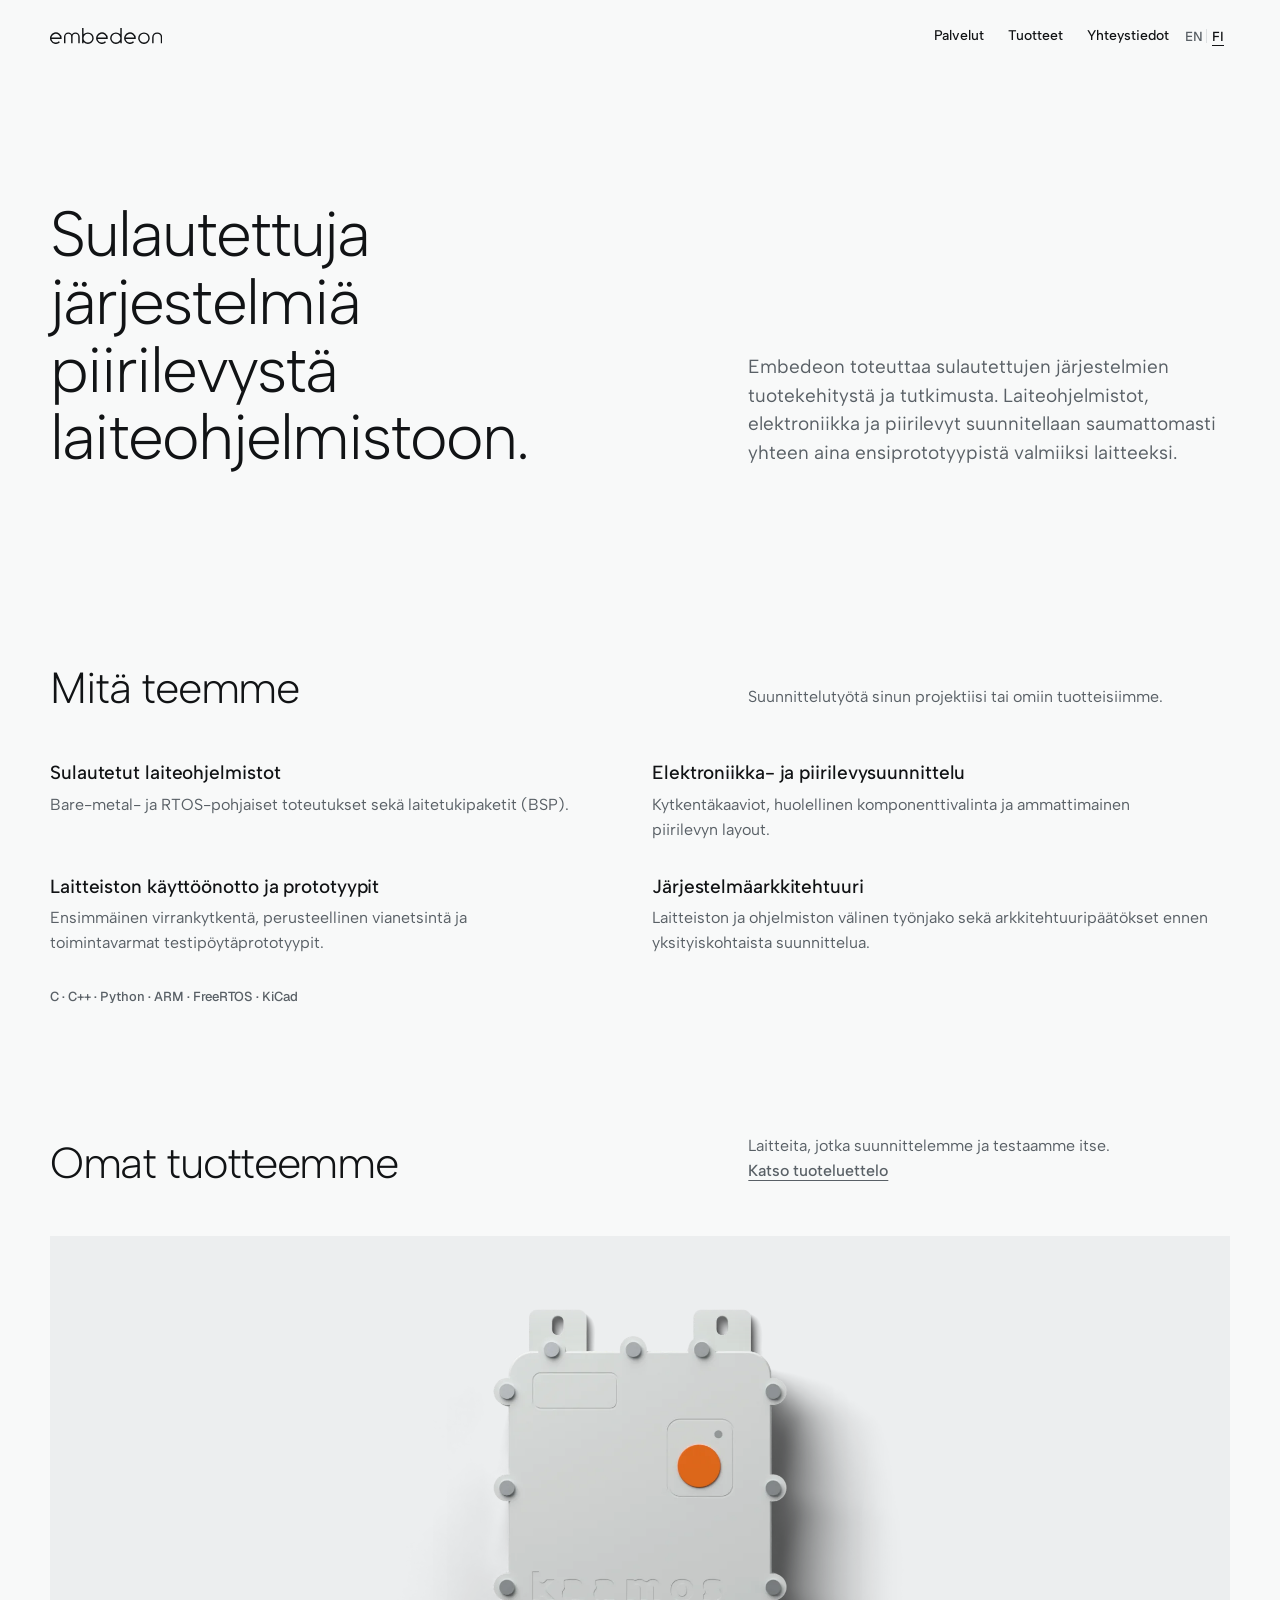
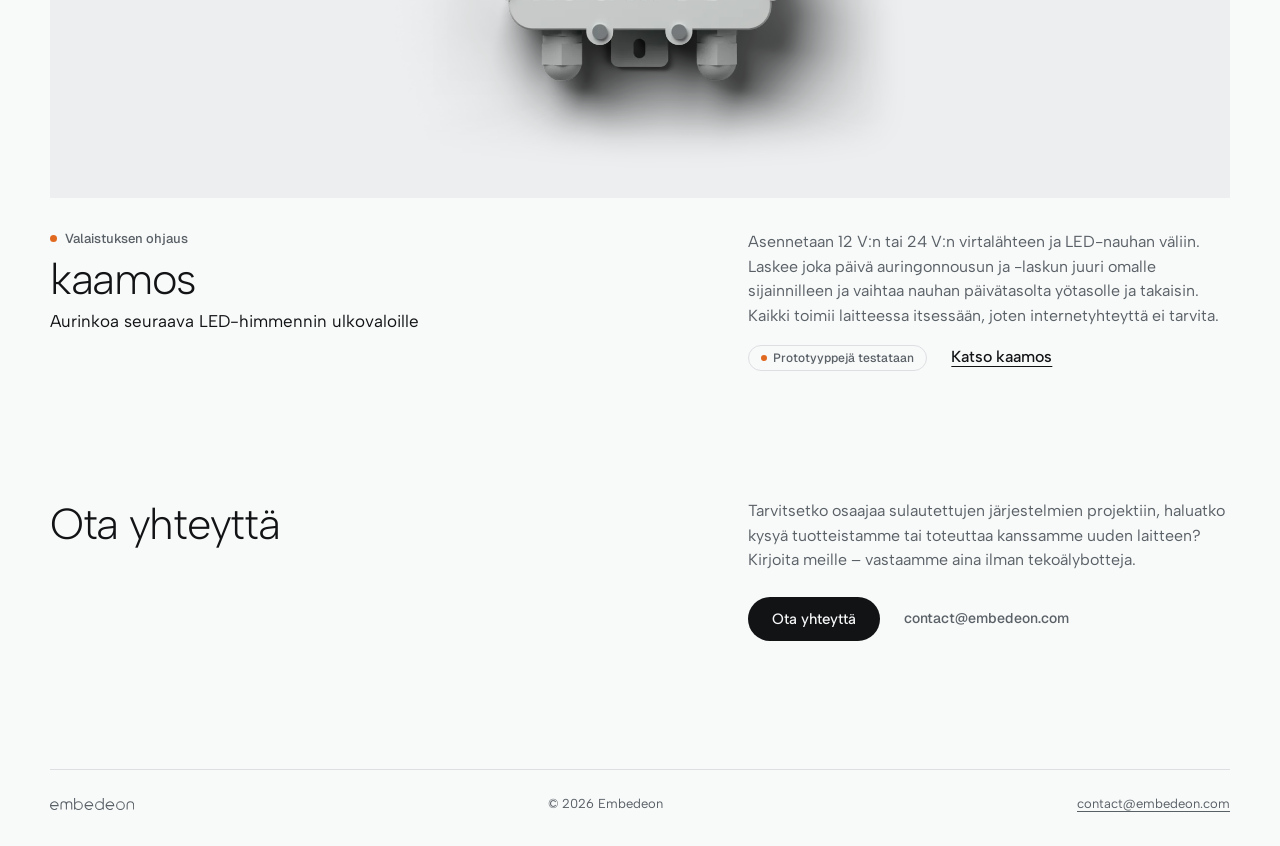
==== commit 78e05050: "Homepage copy: apply copywriting & localization guide (EN + FI) Hero, What we do and Contact section" ====
--- a/fi/index.html
+++ b/fi/index.html
@@ -40,16 +40,16 @@
 <main id="main">
 <section class="wrap intro split" aria-labelledby="intro-h">
   <h1 id="intro-h">Sulautettuja järjestelmiä piirilevystä laiteohjelmistoon.</h1>
-  <div><p class="lede muted">Embedeon tekee sulautettujen järjestelmien tutkimusta ja tuotekehitystä. Laiteohjelmisto, elektroniikka ja piirilevy suunnitellaan yhdessä, ensimmäisestä prototyypistä toimivaan laitteeseen.</p></div>
+  <div><p class="lede muted">Embedeon toteuttaa sulautettujen järjestelmien tuotekehitystä ja tutkimusta. Laiteohjelmistot, elektroniikka ja piirilevyt suunnitellaan saumattomasti yhteen aina ensiprototyypistä valmiiksi laitteeksi.</p></div>
 </section>
 
 <section class="wrap section" id="services" aria-labelledby="services-h">
   <div class="section-head"><h2 id="services-h">Mitä teemme</h2><p>Suunnittelutyötä sinun projektiisi tai omiin tuotteisiimme.</p></div>
   <div class="features">
-    <div class="feature"><h3>Sulautetut laiteohjelmistot</h3><p>Laiteohjelmistot ilman käyttöjärjestelmää tai RTOS:n päälle, laitetukipaketit (BSP) ja pienen virrankulutuksen suunnittelu.</p></div>
-    <div class="feature"><h3>Elektroniikka- ja piirilevysuunnittelu</h3><p>Piirikaaviot, komponenttien valinta ja piirilevyn layout.</p></div>
-    <div class="feature"><h3>Laitteiston käyttöönotto ja prototyypit</h3><p>Ensimmäinen virrankytkentä, vianetsintä ja prototyypit, jotka toimivat testipöydällä.</p></div>
-    <div class="feature"><h3>Järjestelmäarkkitehtuuri</h3><p>Miten laitteisto ja laiteohjelmisto jakavat työn, päätetään ennen yksityiskohtia.</p></div>
+    <div class="feature"><h3>Sulautetut laiteohjelmistot</h3><p>Bare-metal- ja RTOS-pohjaiset toteutukset sekä laitetukipaketit (BSP).</p></div>
+    <div class="feature"><h3>Elektroniikka- ja piirilevysuunnittelu</h3><p>Kytkentäkaaviot, huolellinen komponenttivalinta ja ammattimainen piirilevyn layout.</p></div>
+    <div class="feature"><h3>Laitteiston käyttöönotto ja prototyypit</h3><p>Ensimmäinen virrankytkentä, perusteellinen vianetsintä ja toimintavarmat testipöytäprototyypit.</p></div>
+    <div class="feature"><h3>Järjestelmäarkkitehtuuri</h3><p>Laitteiston ja ohjelmiston välinen työnjako sekä arkkitehtuuripäätökset ennen yksityiskohtaista suunnittelua.</p></div>
   </div>
   <p class="util stack">C · C++ · Python · ARM · FreeRTOS · KiCad</p>
 </section>
@@ -69,8 +69,8 @@
 </section>
 
 <section class="wrap section contact" id="contact" aria-labelledby="contact-h">
-  <h2 id="contact-h">Kysy meiltä</h2>
-  <div class="contact-body"><p>Projekti, joka tarvitsee sulautettujen järjestelmien osaamista, kysyttävää tuotteesta tai laite, jonka haluaisit meidän tekevän? Kirjoita meille, niin ihminen vastaa.</p>
+  <h2 id="contact-h">Ota yhteyttä</h2>
+  <div class="contact-body"><p>Tarvitsetko osaajaa sulautettujen järjestelmien projektiin, haluatko kysyä tuotteistamme tai toteuttaa kanssamme uuden laitteen? Kirjoita meille – vastaamme aina ilman tekoälybotteja.</p>
   <p class="actions"><a class="btn" href="mailto:contact@embedeon.com">Ota yhteyttä</a><span class="mail">contact@embedeon.com</span></p></div>
 </section>
 </main>
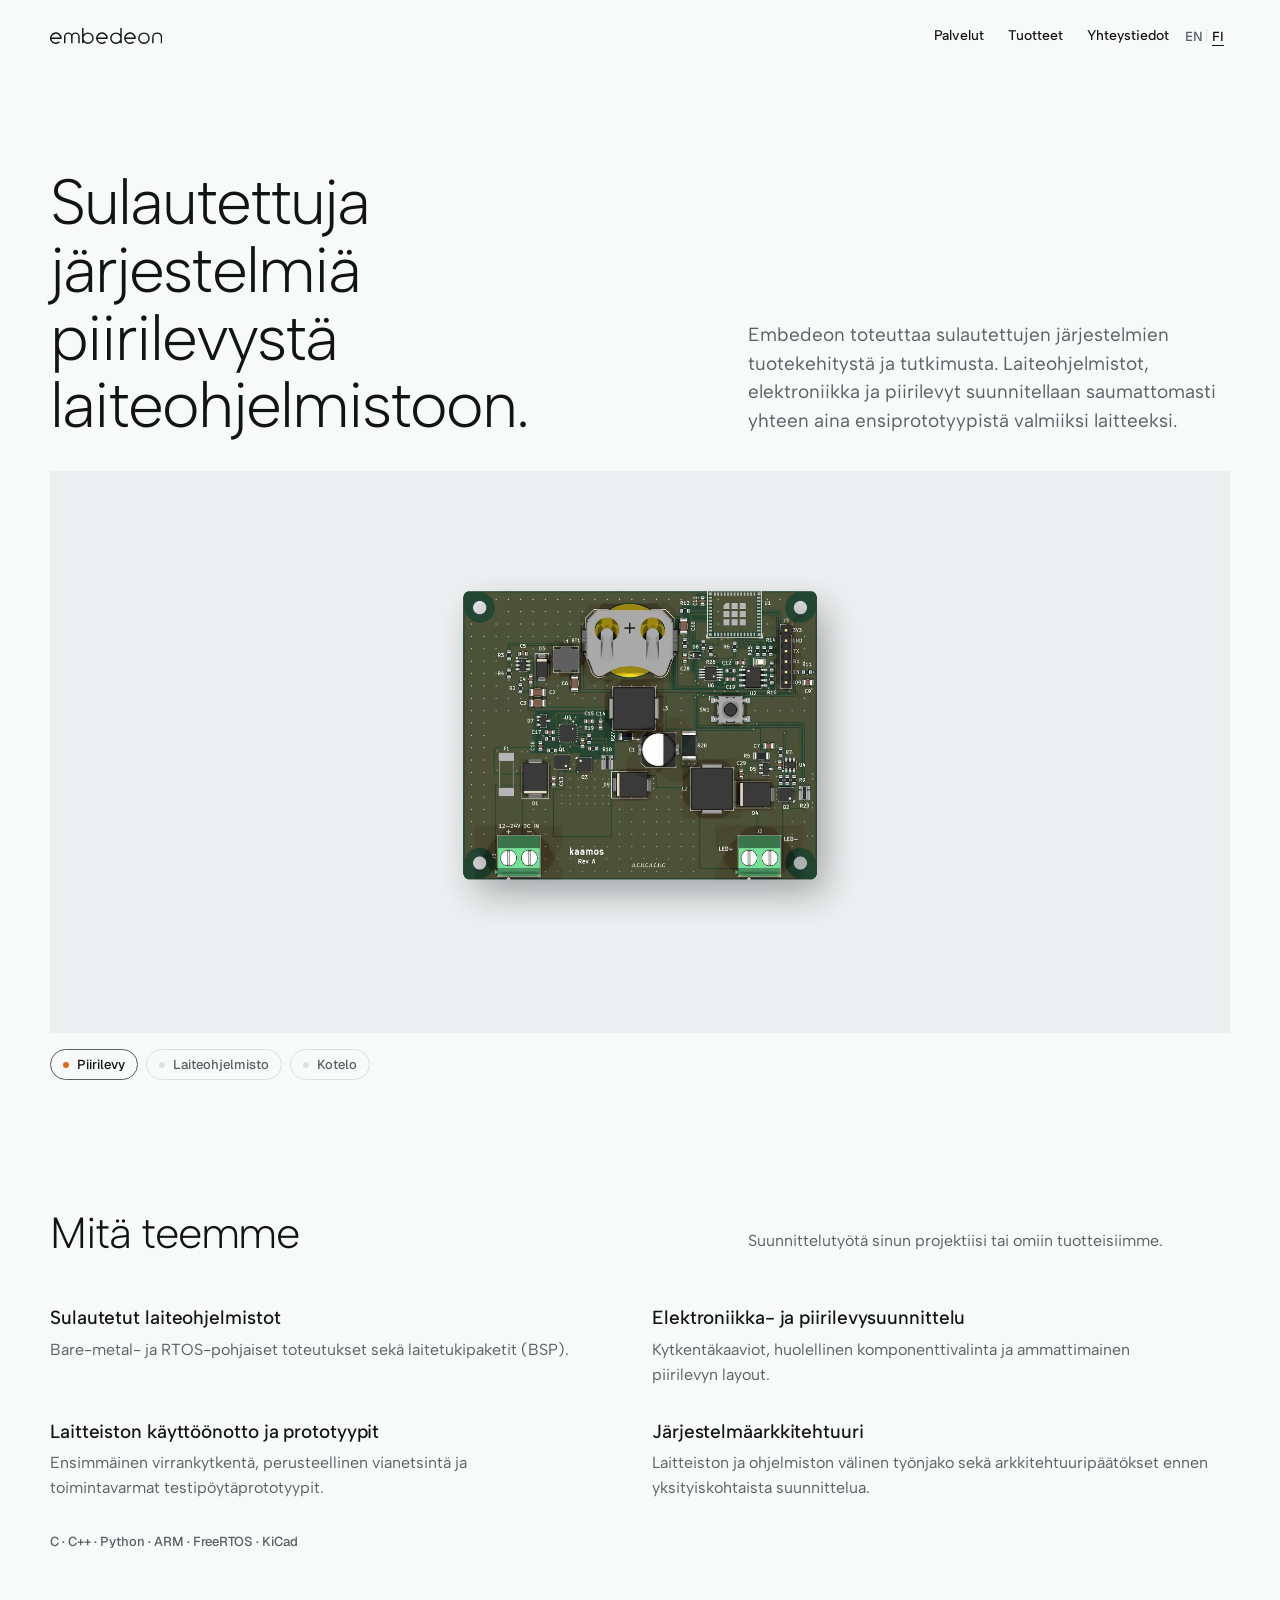
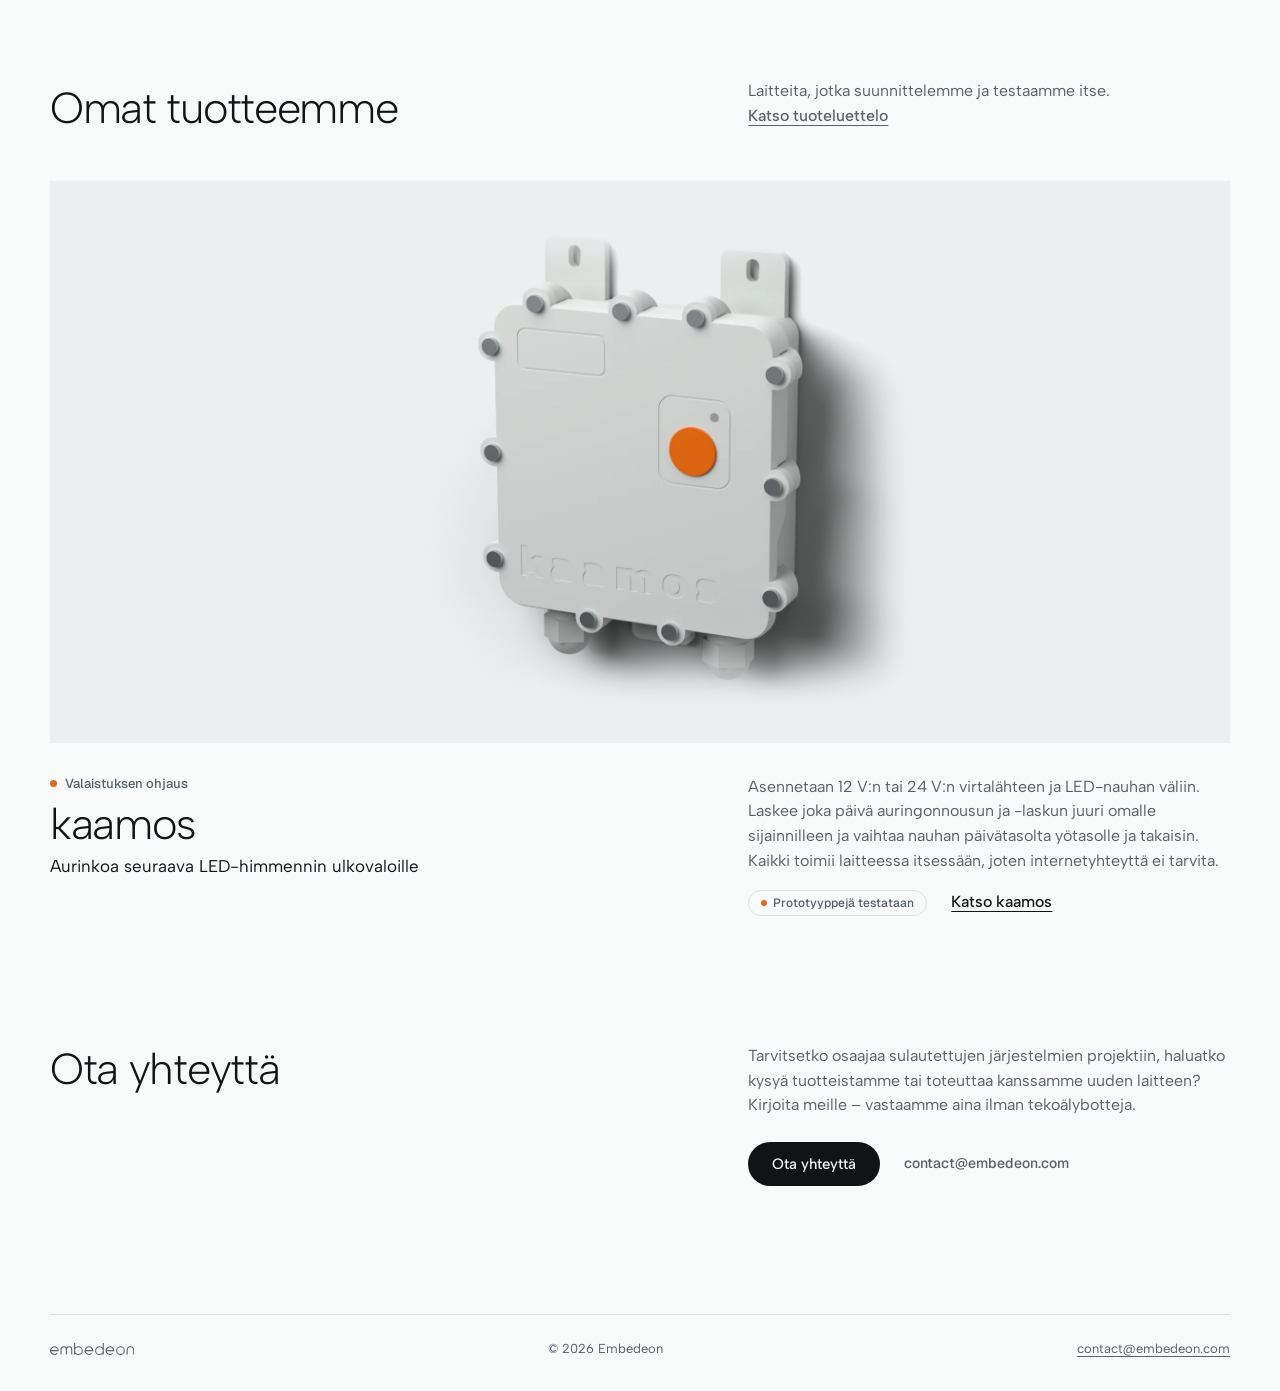
==== commit 97934cf5: "Homepage first screen: kaamos board fades into the finished device A stage under the intro opens on " ====
--- a/fi/index.html
+++ b/fi/index.html
@@ -25,7 +25,20 @@
 .p-kaamos { --product:#e0691f; --product-text:#a3480b; }
 @media (prefers-color-scheme: dark) { :root:not([data-theme="light"]) .p-kaamos { --product:#f07a32; --product-text:#f39a5e; } }
 :root[data-theme="dark"] .p-kaamos { --product:#f07a32; --product-text:#f39a5e; }
-@media (min-width: 900px) { .intro { padding-block: var(--s10) var(--s8); } }
+@media (min-width: 900px) { .intro { padding-block: var(--s9) var(--s7); } }
+.build { margin-top: calc(-1 * var(--s4)); }
+.build .stage > img { transition: opacity 1.2s var(--ease); }
+.build .stage .build-board { opacity: 0; }
+.build.is-board .build-board { opacity: 1; }
+.build.is-board .build-device { opacity: 0; }
+.build-ring { position: absolute; width: 9%; aspect-ratio: 1; border: 2px solid var(--product); border-radius: 50%; transform: translate(-50%, -50%) scale(.6); opacity: 0; pointer-events: none; }
+.build-ring.go { animation: build-ping 1.4s var(--ease) 2; }
+@keyframes build-ping { 0% { opacity: .9; transform: translate(-50%, -50%) scale(.6); } 100% { opacity: 0; transform: translate(-50%, -50%) scale(1.5); } }
+.build-steps { list-style: none; margin: var(--s4) 0 0; padding: 0; display: flex; flex-wrap: wrap; gap: var(--s2); }
+.build-steps li { display: inline-flex; align-items: center; gap: var(--s2); font: var(--w-medium) var(--fs-utility)/1 var(--font-utility); color: var(--text); padding: 8px 12px; border: 1px solid var(--text-muted); border-radius: 999px; transition: color .4s, border-color .4s; }
+.build-steps li::before { content: ""; width: 6px; height: 6px; border-radius: 50%; background: var(--product); transition: background .4s; }
+.build.is-board .build-steps li:not(.on) { color: var(--text-muted); border-color: var(--line); }
+.build.is-board .build-steps li:not(.on)::before { background: var(--line); }
 </style>
 <meta property="og:title" content="Embedeon">
 <meta property="og:description" content="Sulautettujen järjestelmien tutkimus ja tuotekehitys: laiteohjelmistot, elektroniikka ja piirilevyt.">
@@ -43,6 +56,37 @@
   <div><p class="lede muted">Embedeon toteuttaa sulautettujen järjestelmien tuotekehitystä ja tutkimusta. Laiteohjelmistot, elektroniikka ja piirilevyt suunnitellaan saumattomasti yhteen aina ensiprototyypistä valmiiksi laitteeksi.</p></div>
 </section>
 
+<section class="wrap build p-kaamos" id="build" aria-label="Piirilevystä valmiiksi laitteeksi">
+  <div class="stage stage-wide">
+    <img class="build-board" src="../img/kaamos-board.webp" alt="kaamosin piirilevy ylhäältä päin" width="1160" height="1000" fetchpriority="high">
+    <img class="build-device" src="../img/kaamos-front.webp" alt="Valmis kaamos vaaleanharmaassa kotelossa, edestä" width="1160" height="1000">
+    <span class="build-ring" aria-hidden="true"></span>
+  </div>
+  <ol class="build-steps"><li>Piirilevy</li><li>Laiteohjelmisto</li><li>Kotelo</li></ol>
+</section>
+<script>
+// First screen: the kaamos board fades into the finished device while the steps light up. Plays once.
+// Without JavaScript, or with reduced motion, the page simply shows the device and all three steps.
+(function () {
+  var root = document.getElementById("build");
+  if (!root || (window.matchMedia && window.matchMedia("(prefers-reduced-motion: reduce)").matches)) return;
+  var board = root.querySelector(".build-board"), ring = root.querySelector(".build-ring"), steps = root.querySelectorAll(".build-steps li");
+  root.classList.add("is-board");
+  function placeRing() {  // over the ESP32 module, at 66.2 % / 21.8 % of the 1160 x 1000 render
+    var w = board.clientWidth, h = board.clientHeight, r = 1160 / 1000;
+    var cw = Math.min(w, h * r), ch = cw / r;
+    ring.style.left = (board.offsetLeft + (w - cw) / 2 + cw * .662) + "px";
+    ring.style.top = (board.offsetTop + (h - ch) / 2 + ch * .218) + "px";
+  }
+  function play() {
+    setTimeout(function () { steps[0].classList.add("on"); }, 400);
+    setTimeout(function () { steps[1].classList.add("on"); placeRing(); ring.classList.add("go"); }, 1800);
+    setTimeout(function () { steps[2].classList.add("on"); root.classList.remove("is-board"); }, 4400);
+  }
+  if (board.complete) play(); else { board.addEventListener("load", play); board.addEventListener("error", function () { root.classList.remove("is-board"); }); }
+})();
+</script>
+
 <section class="wrap section" id="services" aria-labelledby="services-h">
   <div class="section-head"><h2 id="services-h">Mitä teemme</h2><p>Suunnittelutyötä sinun projektiisi tai omiin tuotteisiimme.</p></div>
   <div class="features">
@@ -58,7 +102,7 @@
   <div class="section-head"><h2 id="products-h">Omat tuotteemme</h2><p>Laitteita, jotka suunnittelemme ja testaamme itse. <a class="link" href="https://products.embedeon.com/fi/">Katso tuoteluettelo</a></p></div>
   <div class="products single">
   <article class="product-item p-kaamos" aria-labelledby="kaamos-name">
-    <a class="stage stage-wide" href="https://products.embedeon.com/fi/kaamos/" tabindex="-1" aria-hidden="true"><img src="../img/kaamos-front.webp" alt="" loading="lazy"></a>
+    <a class="stage stage-wide" href="https://products.embedeon.com/fi/kaamos/" tabindex="-1" aria-hidden="true"><img src="../img/kaamos-three.webp" alt="" loading="lazy"></a>
     <div class="product-item-body">
       <div><p class="util"><span class="dot"></span>Valaistuksen ohjaus</p><h3 class="product-name" id="kaamos-name">kaamos</h3><p class="product-tag">Aurinkoa seuraava LED-himmennin ulkovaloille</p></div>
       <div><p class="product-sum">Asennetaan 12&nbsp;V:n tai 24&nbsp;V:n virtalähteen ja LED-nauhan väliin. Laskee joka päivä auringonnousun ja -laskun juuri omalle sijainnilleen ja vaihtaa nauhan päivätasolta yötasolle ja takaisin. Kaikki toimii laitteessa itsessään, joten internetyhteyttä ei tarvita.</p>
